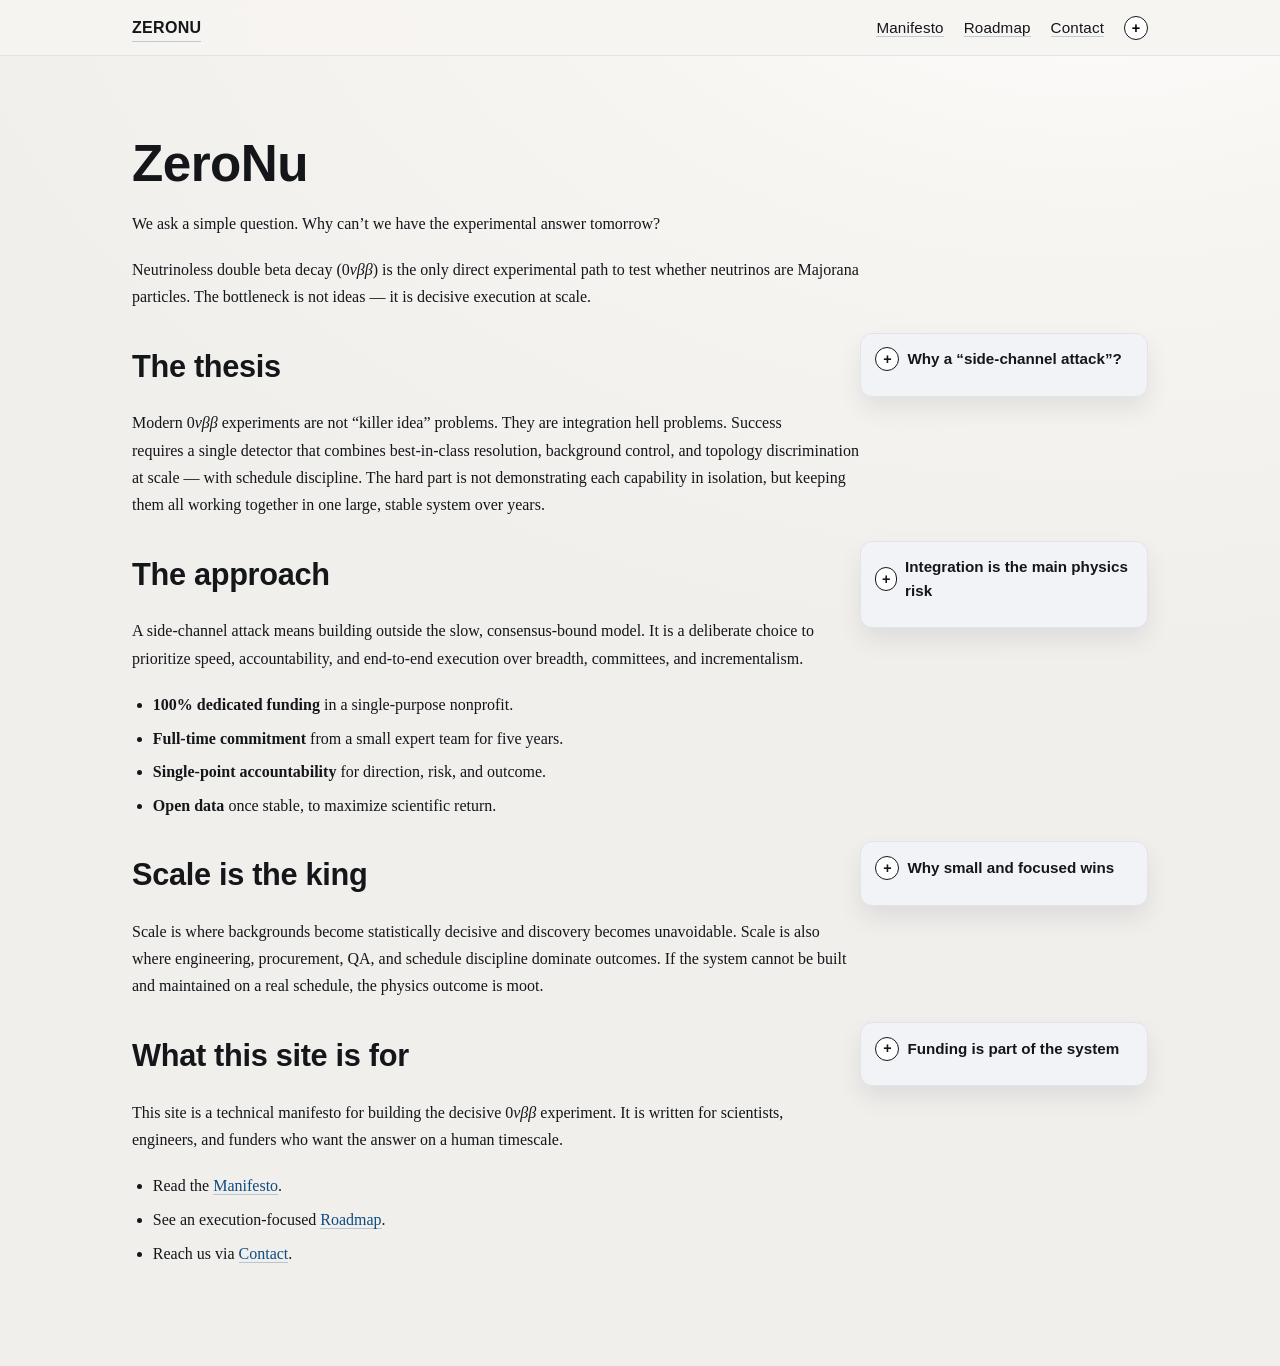
==== docs/index.html @ 7627a9f2 "Updated content text." ====
<!doctype html>
<html lang="en">
<head>
  <meta charset="utf-8" />
  <meta name="viewport" content="width=device-width,initial-scale=1" />
  <title>index — ZeroNu</title>
    <link rel="stylesheet" href="assets/style.css" />
  </head>
<body>
    <nav class="nav">
      <div class="nav-inner">
        <a href="index.html" class="brand">ZeroNu</a>
        <div class="links">
          <a href="manifesto.html">Manifesto</a>
          <a href="roadmap.html">Roadmap</a>
          <a href="contact.html">Contact</a>
          <button class="commentary-global" id="commentary-toggle" type="button" aria-pressed="false" aria-label="Toggle commentary" title="Toggle commentary">
            <span class="commentary-toggle" aria-hidden="true"></span>
          </button>
        </div>
      </div>
    </nav>
    <main class="container">
    <h1 id="zeronu">ZeroNu</h1>
    <p>We ask a simple question. Why can’t we have the experimental
    answer tomorrow?</p>
    <p>Neutrinoless double beta decay (<span
    class="math inline">0<em>ν</em><em>β</em><em>β</em></span>) is the
    only direct experimental path to test whether neutrinos are Majorana
    particles. The bottleneck is not ideas — it is decisive execution at
    scale.</p>
    <details class="commentary" data-commentary="1">
    <summary><span class="commentary-toggle" aria-hidden="true"></span><span class="commentary-title">Why a “side-channel attack”?</span></summary>
    <div class="commentary-body">
    <p>We borrow the term from security: when the main path is blocked,
    you exploit an indirect route. We do the same with funding and
    organization, bypassing entrenched bottlenecks.</p>
    </div></details>
    <h2 id="the-thesis">The thesis</h2>
    <p>Modern <span
    class="math inline">0<em>ν</em><em>β</em><em>β</em></span>
    experiments are not “killer idea” problems. They are integration
    hell problems. Success requires a single detector that combines
    best‑in‑class resolution, background control, and topology
    discrimination at scale — with schedule discipline. The hard part is
    not demonstrating each capability in isolation, but keeping them all
    working together in one large, stable system over years.</p>
    <details class="commentary" data-commentary="1">
    <summary><span class="commentary-toggle" aria-hidden="true"></span><span class="commentary-title">Integration is the main physics risk</span></summary>
    <div class="commentary-body">
    <p>Cross‑contamination, calibration coupling, and analysis
    complexity appear only once subsystems meet. The experiment is the
    integration.</p>
    </div></details>
    <h2 id="the-approach">The approach</h2>
    <p>A side‑channel attack means building outside the slow,
    consensus‑bound model. It is a deliberate choice to prioritize
    speed, accountability, and end‑to‑end execution over breadth,
    committees, and incrementalism.</p>
    <ul>
    <li><strong>100% dedicated funding</strong> in a single‑purpose
    nonprofit.</li>
    <li><strong>Full‑time commitment</strong> from a small expert team
    for five years.</li>
    <li><strong>Single‑point accountability</strong> for direction,
    risk, and outcome.</li>
    <li><strong>Open data</strong> once stable, to maximize scientific
    return.</li>
    </ul>
    <details class="commentary" data-commentary="1">
    <summary><span class="commentary-toggle" aria-hidden="true"></span><span class="commentary-title">Why small and focused wins</span></summary>
    <div class="commentary-body">
    <p>Large collaborations diffuse ownership and slow iteration. A
    compact team can build, test, and iterate weekly instead of
    annually.</p>
    </div></details>
    <h2 id="scale-is-the-king">Scale is the king</h2>
    <p>Scale is where backgrounds become statistically decisive and
    discovery becomes unavoidable. Scale is also where engineering,
    procurement, QA, and schedule discipline dominate outcomes. If the
    system cannot be built and maintained on a real schedule, the
    physics outcome is moot.</p>
    <details class="commentary" data-commentary="1">
    <summary><span class="commentary-toggle" aria-hidden="true"></span><span class="commentary-title">Funding is part of the system</span></summary>
    <div class="commentary-body">
    <p>Treat funding like any other subsystem: owners, milestones, and
    integration points with engineering and procurement.</p>
    </div></details>
    <h2 id="what-this-site-is-for">What this site is for</h2>
    <p>This site is a technical manifesto for building the decisive
    <span class="math inline">0<em>ν</em><em>β</em><em>β</em></span>
    experiment. It is written for scientists, engineers, and funders who
    want the answer on a human timescale.</p>
    <ul>
    <li>Read the <a href="manifesto.html">Manifesto</a>.</li>
    <li>See an execution‑focused <a
    href="roadmap.html">Roadmap</a>.</li>
    <li>Reach us via <a href="contact.html">Contact</a>.</li>
    </ul>
  </main>
    <script src="assets/marginalia.js" defer></script>
</body>
</html>
---- docs/assets/style.css ----
:root {
  --textw: 46rem;
  --marginw: 18rem;
  --gutter: 2.5rem;
  --maxw: calc(var(--textw) + var(--marginw) + var(--gutter));
  --bg: #f7f5f1;
  --ink: #14161a;
  --muted: #5d6068;
  --rule: #e3e4ea;
  --accent: #0f4c81;
  --panel: #ffffff;
  --note: #f2f3f6;
}

* { box-sizing: border-box; }
html { font-size: 16px; }
body {
  margin: 0;
  color: var(--ink);
  background: radial-gradient(1200px 800px at 85% -10%, #ffffff 0%, #f7f5f1 45%, #f0efec 100%);
  font-family: "Iowan Old Style", "Palatino Linotype", Palatino, "Book Antiqua", Georgia, serif;
  line-height: 1.7;
}

a {
  color: var(--accent);
  text-decoration: none;
  border-bottom: 1px solid rgba(15, 76, 129, 0.25);
}

a:hover { border-bottom-color: rgba(15, 76, 129, 0.65); }

.nav {
  position: sticky;
  top: 0;
  z-index: 10;
  background: rgba(247, 245, 241, 0.92);
  border-bottom: 1px solid var(--rule);
  backdrop-filter: blur(8px);
}

.nav-inner {
  max-width: var(--maxw);
  margin: 0 auto;
  padding: 0.85rem 1.5rem;
  display: flex;
  align-items: center;
  justify-content: space-between;
  gap: 1rem;
}

.brand {
  font-family: "Avenir Next", "Gill Sans", "Trebuchet MS", sans-serif;
  font-weight: 700;
  letter-spacing: 0.02em;
  text-transform: uppercase;
  text-decoration: none;
  color: inherit;
}

.links a {
  margin-left: 1rem;
  font-family: "Avenir Next", "Gill Sans", "Trebuchet MS", sans-serif;
  font-size: 0.95rem;
  letter-spacing: 0.01em;
  text-decoration: none;
  color: inherit;
}

.commentary-global {
  margin-left: 1rem;
  border: none;
  padding: 0;
  background: transparent;
  cursor: pointer;
  display: inline-flex;
  align-items: center;
}

.container {
  max-width: var(--maxw);
  margin: 0 auto;
  padding: 2.75rem 1.5rem 5rem;
}

.container > *:not(details.commentary) {
  max-width: var(--textw);
  margin-right: auto;
}

h1, h2, h3, h4 {
  font-family: "Avenir Next", "Gill Sans", "Trebuchet MS", sans-serif;
  line-height: 1.15;
  letter-spacing: -0.01em;
}

h1 { font-size: clamp(2.4rem, 4vw, 3.4rem); margin-bottom: 1rem; }
h2 { font-size: clamp(1.6rem, 2.4vw, 2.2rem); margin-top: 2.4rem; }
h3 { font-size: clamp(1.25rem, 1.6vw, 1.5rem); margin-top: 1.8rem; }

p { margin: 0 0 1.2rem; }

ul, ol {
  padding-left: 1.3rem;
  margin: 0 0 1.2rem;
}

li { margin-bottom: 0.4rem; }

blockquote {
  margin: 1.4rem 0;
  padding: 0.2rem 1.1rem;
  border-left: 3px solid var(--rule);
  color: var(--muted);
}

hr {
  border: none;
  border-top: 1px solid var(--rule);
  margin: 2.5rem 0;
}

pre {
  overflow-x: auto;
  padding: 1rem;
  border: 1px solid var(--rule);
  border-radius: 10px;
  background: var(--panel);
}

code {
  font-family: ui-monospace, SFMono-Regular, Menlo, Monaco, Consolas, "Liberation Mono", monospace;
  font-size: 0.95em;
}

details.commentary {
  float: right;
  clear: right;
  width: var(--marginw);
  margin: 0.2rem 0 1.6rem var(--gutter);
  padding: 0.85rem 0.9rem 0.95rem;
  border: 1px solid var(--rule);
  border-radius: 12px;
  background: var(--note);
  font-size: 0.95rem;
  line-height: 1.55;
  box-shadow: 0 12px 24px rgba(17, 18, 24, 0.08);
}

details.commentary summary {
  list-style: none;
  cursor: pointer;
  display: flex;
  align-items: center;
  gap: 0.5rem;
  font-family: "Avenir Next", "Gill Sans", "Trebuchet MS", sans-serif;
  font-size: 0.95rem;
  font-weight: 600;
  color: var(--ink);
  margin-bottom: 0.6rem;
}

details.commentary summary::-webkit-details-marker { display: none; }
details.commentary summary::marker { content: ""; }

.commentary-toggle {
  width: 1.5rem;
  height: 1.5rem;
  display: inline-flex;
  align-items: center;
  justify-content: center;
  border-radius: 999px;
  border: 1px solid var(--ink);
  font-weight: 700;
  font-size: 0.9rem;
  background: #fff;
}

.commentary-toggle::before { content: "+"; }

details.commentary[open] .commentary-toggle {
  background: var(--ink);
  color: #fff;
}

details.commentary[open] .commentary-toggle::before { content: "\2212"; }

.commentary-global .commentary-toggle { box-shadow: none; }
.commentary-global[aria-pressed="true"] .commentary-toggle::before { content: "\2212"; }

.commentary-body > :first-child { margin-top: 0; }
.commentary-body > :last-child { margin-bottom: 0; }

@media (max-width: 960px) {
  :root {
    --textw: 100%;
    --marginw: 100%;
    --gutter: 0;
    --maxw: 100%;
  }

  .nav-inner { padding: 0.75rem 1rem; flex-wrap: wrap; }
  .links { width: 100%; justify-content: space-between; flex-wrap: wrap; display: flex; }
  .links a { margin-left: 0.6rem; }
  .commentary-global { margin-left: 0.6rem; }

  .container { padding: 2rem 1rem 4rem; }

  details.commentary {
    float: none;
    width: auto;
    margin: 0 0 1.4rem 0;
    box-shadow: none;
  }
}
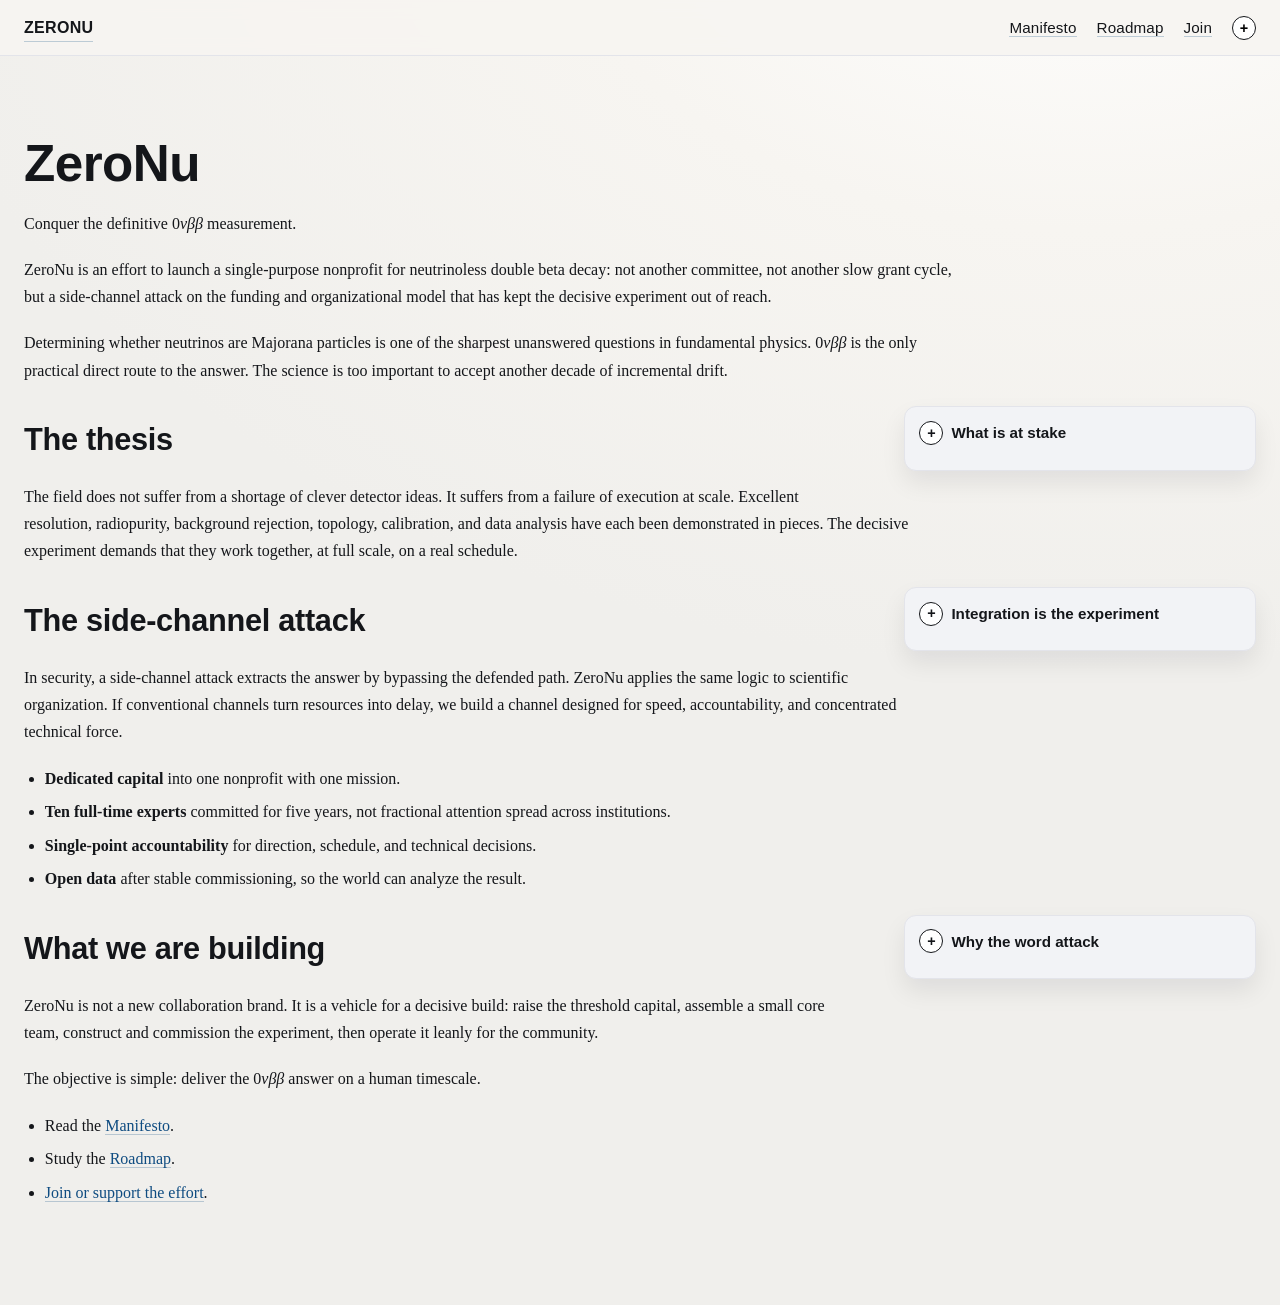
==== commit e1f54239: "Update with aggressive mission wording." ====
--- a/docs/index.html
+++ b/docs/index.html
@@ -3,7 +3,7 @@
 <head>
   <meta charset="utf-8" />
   <meta name="viewport" content="width=device-width,initial-scale=1" />
-  <title>index — ZeroNu</title>
+  <title>ZeroNu — ZeroNu</title>
     <link rel="stylesheet" href="assets/style.css" />
   </head>
 <body>
@@ -13,7 +13,7 @@
         <div class="links">
           <a href="manifesto.html">Manifesto</a>
           <a href="roadmap.html">Roadmap</a>
-          <a href="contact.html">Contact</a>
+          <a href="contact.html">Join</a>
           <button class="commentary-global" id="commentary-toggle" type="button" aria-pressed="false" aria-label="Toggle commentary" title="Toggle commentary">
             <span class="commentary-toggle" aria-hidden="true"></span>
           </button>
@@ -22,80 +22,81 @@
     </nav>
     <main class="container">
     <h1 id="zeronu">ZeroNu</h1>
-    <p>We ask a simple question. Why can’t we have the experimental
-    answer tomorrow?</p>
-    <p>Neutrinoless double beta decay (<span
-    class="math inline">0<em>ν</em><em>β</em><em>β</em></span>) is the
-    only direct experimental path to test whether neutrinos are Majorana
-    particles. The bottleneck is not ideas — it is decisive execution at
-    scale.</p>
+    <p>Conquer the definitive <span
+    class="math inline">0<em>ν</em><em>β</em><em>β</em></span>
+    measurement.</p>
+    <p>ZeroNu is an effort to launch a single-purpose nonprofit for
+    neutrinoless double beta decay: not another committee, not another
+    slow grant cycle, but a side-channel attack on the funding and
+    organizational model that has kept the decisive experiment out of
+    reach.</p>
+    <p>Determining whether neutrinos are Majorana particles is one of
+    the sharpest unanswered questions in fundamental physics. <span
+    class="math inline">0<em>ν</em><em>β</em><em>β</em></span> is the
+    only practical direct route to the answer. The science is too
+    important to accept another decade of incremental drift.</p>
     <details class="commentary" data-commentary="1">
-    <summary><span class="commentary-toggle" aria-hidden="true"></span><span class="commentary-title">Why a “side-channel attack”?</span></summary>
+    <summary><span class="commentary-toggle" aria-hidden="true"></span><span class="commentary-title">What is at stake</span></summary>
     <div class="commentary-body">
-    <p>We borrow the term from security: when the main path is blocked,
-    you exploit an indirect route. We do the same with funding and
-    organization, bypassing entrenched bottlenecks.</p>
+    <p>If <span
+    class="math inline">0<em>ν</em><em>β</em><em>β</em></span> exists,
+    lepton number is violated. That would reshape how we think about
+    neutrino mass, matter-antimatter asymmetry, and physics beyond the
+    Standard Model. A null result at the right scale would be nearly as
+    valuable: it would close territory that theory has inhabited for
+    decades.</p>
     </div></details>
     <h2 id="the-thesis">The thesis</h2>
-    <p>Modern <span
-    class="math inline">0<em>ν</em><em>β</em><em>β</em></span>
-    experiments are not “killer idea” problems. They are integration
-    hell problems. Success requires a single detector that combines
-    best‑in‑class resolution, background control, and topology
-    discrimination at scale — with schedule discipline. The hard part is
-    not demonstrating each capability in isolation, but keeping them all
-    working together in one large, stable system over years.</p>
+    <p>The field does not suffer from a shortage of clever detector
+    ideas. It suffers from a failure of execution at scale. Excellent
+    resolution, radiopurity, background rejection, topology,
+    calibration, and data analysis have each been demonstrated in
+    pieces. The decisive experiment demands that they work together, at
+    full scale, on a real schedule.</p>
     <details class="commentary" data-commentary="1">
-    <summary><span class="commentary-toggle" aria-hidden="true"></span><span class="commentary-title">Integration is the main physics risk</span></summary>
+    <summary><span class="commentary-toggle" aria-hidden="true"></span><span class="commentary-title">Integration is the experiment</span></summary>
     <div class="commentary-body">
-    <p>Cross‑contamination, calibration coupling, and analysis
-    complexity appear only once subsystems meet. The experiment is the
-    integration.</p>
+    <p>The hard failures appear when subsystems meet:
+    cross-contamination, calibration coupling, service complexity,
+    procurement yield, slow feedback loops, and analysis choices that
+    quietly reduce effective exposure. The experiment is not the list of
+    subsystems. The experiment is the integration.</p>
     </div></details>
-    <h2 id="the-approach">The approach</h2>
-    <p>A side‑channel attack means building outside the slow,
-    consensus‑bound model. It is a deliberate choice to prioritize
-    speed, accountability, and end‑to‑end execution over breadth,
-    committees, and incrementalism.</p>
+    <h2 id="the-side-channel-attack">The side-channel attack</h2>
+    <p>In security, a side-channel attack extracts the answer by
+    bypassing the defended path. ZeroNu applies the same logic to
+    scientific organization. If conventional channels turn resources
+    into delay, we build a channel designed for speed, accountability,
+    and concentrated technical force.</p>
     <ul>
-    <li><strong>100% dedicated funding</strong> in a single‑purpose
-    nonprofit.</li>
-    <li><strong>Full‑time commitment</strong> from a small expert team
-    for five years.</li>
-    <li><strong>Single‑point accountability</strong> for direction,
-    risk, and outcome.</li>
-    <li><strong>Open data</strong> once stable, to maximize scientific
-    return.</li>
+    <li><strong>Dedicated capital</strong> into one nonprofit with one
+    mission.</li>
+    <li><strong>Ten full-time experts</strong> committed for five years,
+    not fractional attention spread across institutions.</li>
+    <li><strong>Single-point accountability</strong> for direction,
+    schedule, and technical decisions.</li>
+    <li><strong>Open data</strong> after stable commissioning, so the
+    world can analyze the result.</li>
     </ul>
     <details class="commentary" data-commentary="1">
-    <summary><span class="commentary-toggle" aria-hidden="true"></span><span class="commentary-title">Why small and focused wins</span></summary>
+    <summary><span class="commentary-toggle" aria-hidden="true"></span><span class="commentary-title">Why the word attack</span></summary>
     <div class="commentary-body">
-    <p>Large collaborations diffuse ownership and slow iteration. A
-    compact team can build, test, and iterate weekly instead of
-    annually.</p>
+    <p>The word is intentional. This is not a polite supplement to the
+    status quo. It is an attempt to break through a structural
+    bottleneck that normal incentives have failed to solve.</p>
     </div></details>
-    <h2 id="scale-is-the-king">Scale is the king</h2>
-    <p>Scale is where backgrounds become statistically decisive and
-    discovery becomes unavoidable. Scale is also where engineering,
-    procurement, QA, and schedule discipline dominate outcomes. If the
-    system cannot be built and maintained on a real schedule, the
-    physics outcome is moot.</p>
-    <details class="commentary" data-commentary="1">
-    <summary><span class="commentary-toggle" aria-hidden="true"></span><span class="commentary-title">Funding is part of the system</span></summary>
-    <div class="commentary-body">
-    <p>Treat funding like any other subsystem: owners, milestones, and
-    integration points with engineering and procurement.</p>
-    </div></details>
-    <h2 id="what-this-site-is-for">What this site is for</h2>
-    <p>This site is a technical manifesto for building the decisive
-    <span class="math inline">0<em>ν</em><em>β</em><em>β</em></span>
-    experiment. It is written for scientists, engineers, and funders who
-    want the answer on a human timescale.</p>
+    <h2 id="what-we-are-building">What we are building</h2>
+    <p>ZeroNu is not a new collaboration brand. It is a vehicle for a
+    decisive build: raise the threshold capital, assemble a small core
+    team, construct and commission the experiment, then operate it
+    leanly for the community.</p>
+    <p>The objective is simple: deliver the <span
+    class="math inline">0<em>ν</em><em>β</em><em>β</em></span> answer on
+    a human timescale.</p>
     <ul>
     <li>Read the <a href="manifesto.html">Manifesto</a>.</li>
-    <li>See an execution‑focused <a
-    href="roadmap.html">Roadmap</a>.</li>
-    <li>Reach us via <a href="contact.html">Contact</a>.</li>
+    <li>Study the <a href="roadmap.html">Roadmap</a>.</li>
+    <li><a href="contact.html">Join or support the effort</a>.</li>
     </ul>
   </main>
     <script src="assets/marginalia.js" defer></script>
--- a/docs/assets/style.css
+++ b/docs/assets/style.css
@@ -1,7 +1,7 @@
 :root {
-  --textw: 46rem;
-  --marginw: 18rem;
-  --gutter: 2.5rem;
+  --textw: 58rem;
+  --marginw: 22rem;
+  --gutter: 3rem;
   --maxw: calc(var(--textw) + var(--marginw) + var(--gutter));
   --bg: #f7f5f1;
   --ink: #14161a;
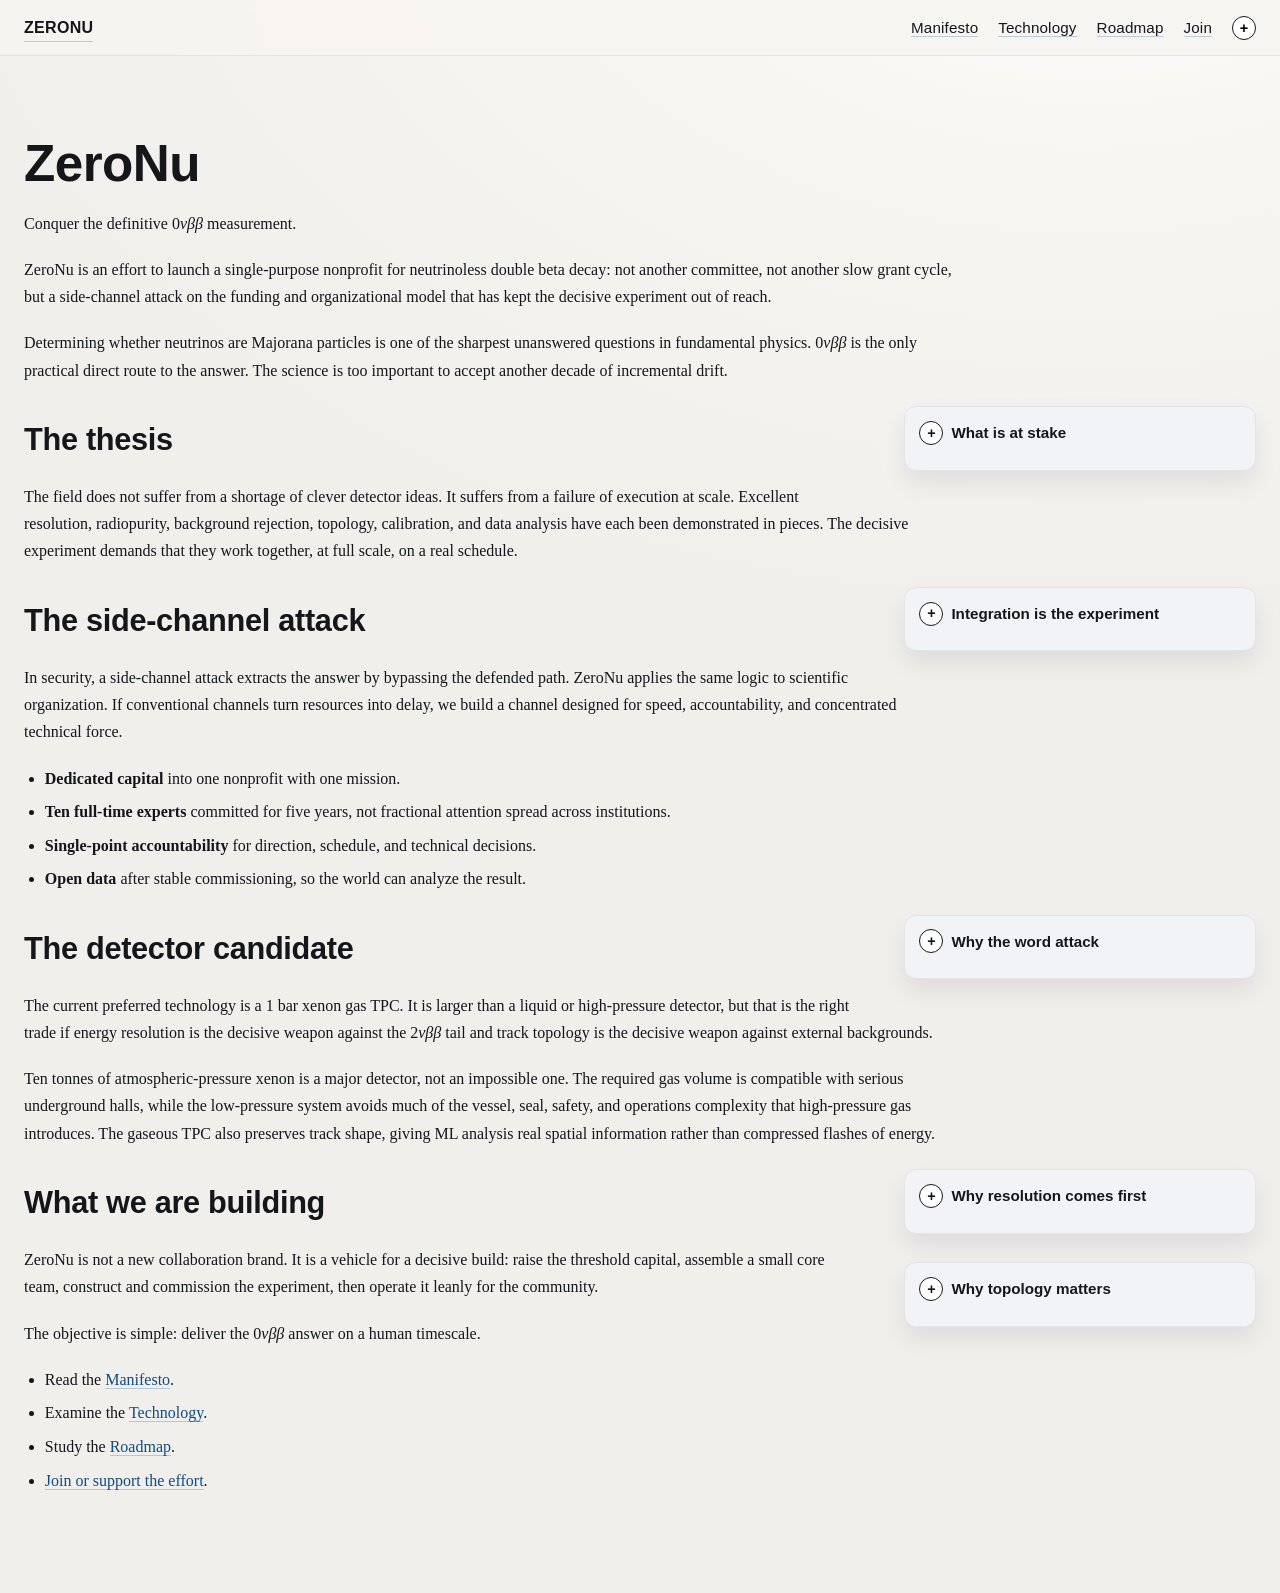
==== commit 1a026887: "Revamp manifesto and add technoloyg." ====
--- a/docs/index.html
+++ b/docs/index.html
@@ -12,6 +12,7 @@
         <a href="index.html" class="brand">ZeroNu</a>
         <div class="links">
           <a href="manifesto.html">Manifesto</a>
+          <a href="technology.html">Technology</a>
           <a href="roadmap.html">Roadmap</a>
           <a href="contact.html">Join</a>
           <button class="commentary-global" id="commentary-toggle" type="button" aria-pressed="false" aria-label="Toggle commentary" title="Toggle commentary">
@@ -85,6 +86,37 @@
     status quo. It is an attempt to break through a structural
     bottleneck that normal incentives have failed to solve.</p>
     </div></details>
+    <h2 id="the-detector-candidate">The detector candidate</h2>
+    <p>The current preferred technology is a 1 bar xenon gas TPC. It is
+    larger than a liquid or high-pressure detector, but that is the
+    right trade if energy resolution is the decisive weapon against the
+    <span class="math inline">2<em>ν</em><em>β</em><em>β</em></span>
+    tail and track topology is the decisive weapon against external
+    backgrounds.</p>
+    <p>Ten tonnes of atmospheric-pressure xenon is a major detector, not
+    an impossible one. The required gas volume is compatible with
+    serious underground halls, while the low-pressure system avoids much
+    of the vessel, seal, safety, and operations complexity that
+    high-pressure gas introduces. The gaseous TPC also preserves track
+    shape, giving ML analysis real spatial information rather than
+    compressed flashes of energy.</p>
+    <details class="commentary" data-commentary="1">
+    <summary><span class="commentary-toggle" aria-hidden="true"></span><span class="commentary-title">Why resolution comes first</span></summary>
+    <div class="commentary-body">
+    <p>External backgrounds can be reduced by depth, shielding,
+    radiopurity, and topology. The allowed <span
+    class="math inline">2<em>ν</em><em>β</em><em>β</em></span> decay
+    comes from the isotope itself. Its leakage into the signal window is
+    controlled by energy resolution.</p>
+    </div></details>
+    <details class="commentary" data-commentary="1">
+    <summary><span class="commentary-toggle" aria-hidden="true"></span><span class="commentary-title">Why topology matters</span></summary>
+    <div class="commentary-body">
+    <p>In gas, a candidate is a three-dimensional track, not just an
+    energy sum. ML can use morphology, endpoints, multiplicity,
+    position, and reconstruction quality to reject backgrounds that do
+    not look like two electrons from one vertex.</p>
+    </div></details>
     <h2 id="what-we-are-building">What we are building</h2>
     <p>ZeroNu is not a new collaboration brand. It is a vehicle for a
     decisive build: raise the threshold capital, assemble a small core
@@ -95,6 +127,7 @@
     a human timescale.</p>
     <ul>
     <li>Read the <a href="manifesto.html">Manifesto</a>.</li>
+    <li>Examine the <a href="technology.html">Technology</a>.</li>
     <li>Study the <a href="roadmap.html">Roadmap</a>.</li>
     <li><a href="contact.html">Join or support the effort</a>.</li>
     </ul>
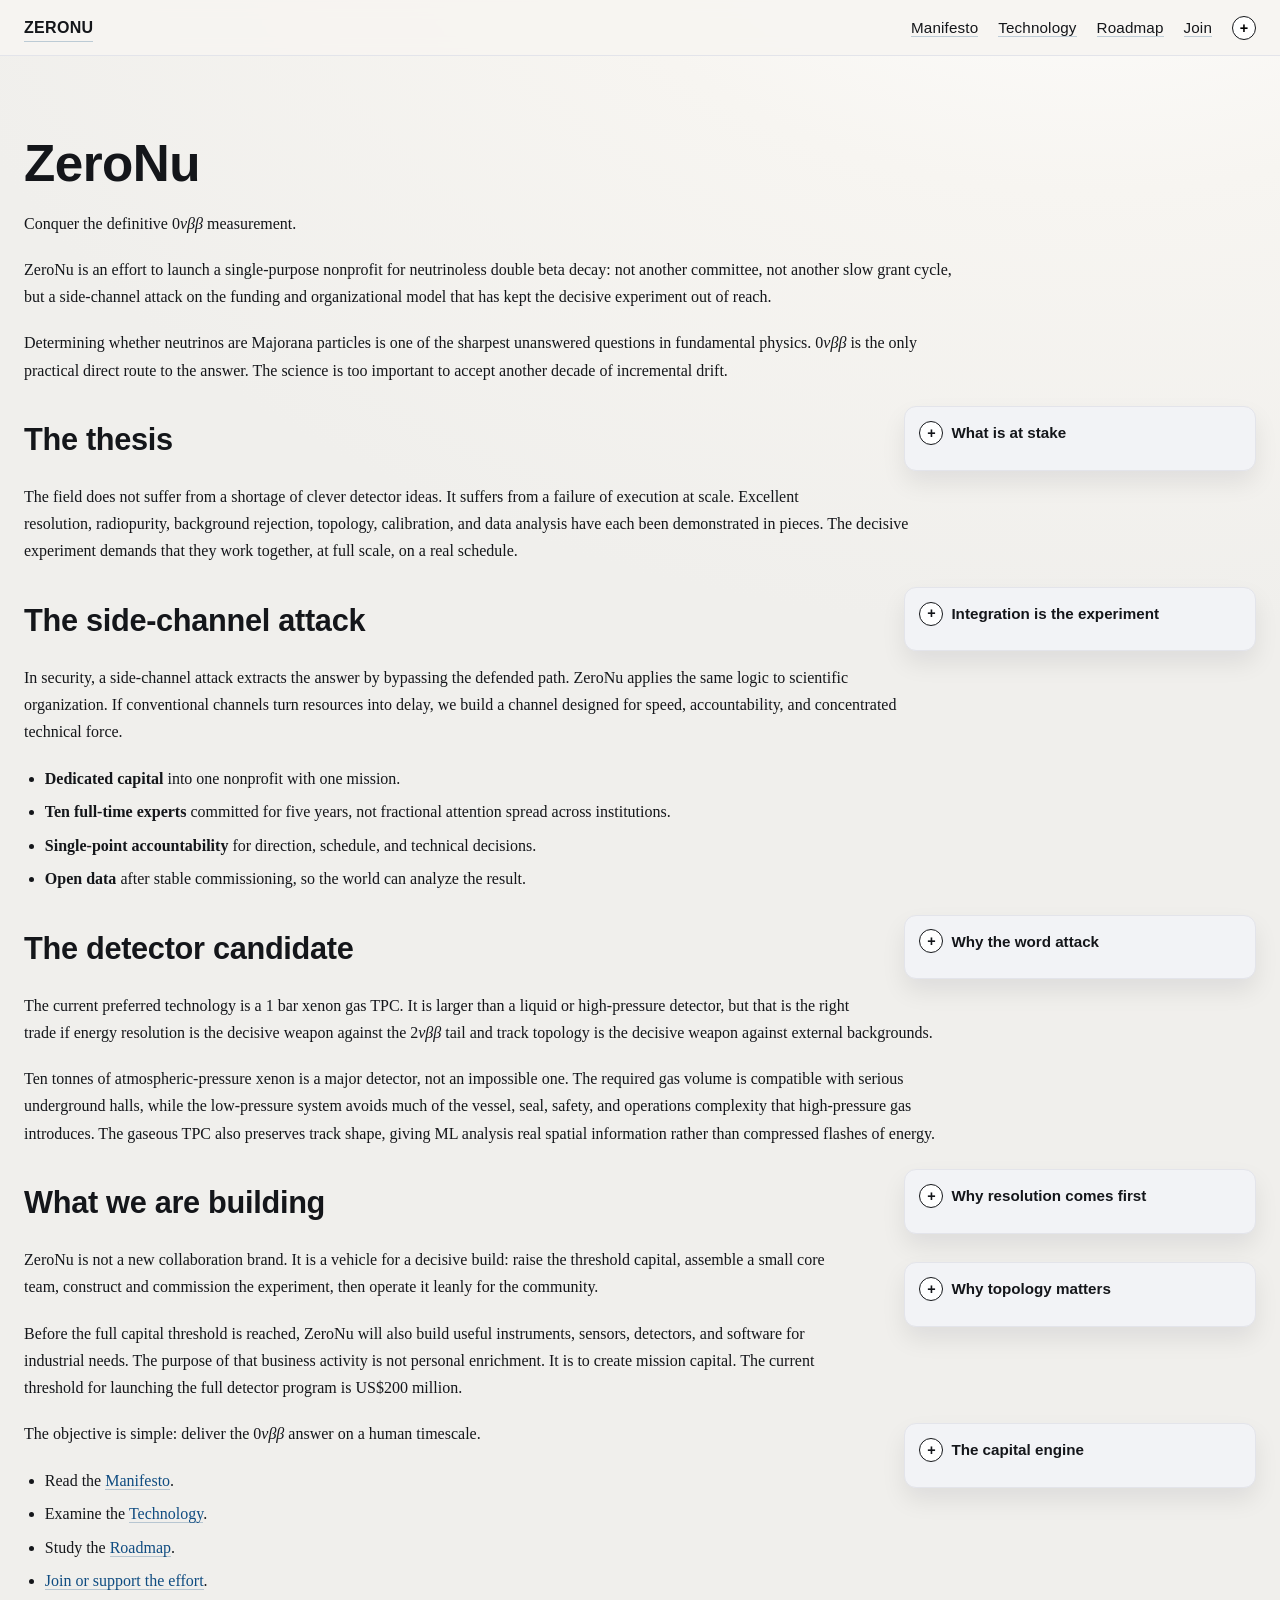
==== commit a2ac715d: "Add US million, capital engine, affiliated ventures etc..." ====
--- a/docs/index.html
+++ b/docs/index.html
@@ -122,6 +122,21 @@
     decisive build: raise the threshold capital, assemble a small core
     team, construct and commission the experiment, then operate it
     leanly for the community.</p>
+    <p>Before the full capital threshold is reached, ZeroNu will also
+    build useful instruments, sensors, detectors, and software for
+    industrial needs. The purpose of that business activity is not
+    personal enrichment. It is to create mission capital. The current
+    threshold for launching the full detector program is US$200
+    million.</p>
+    <details class="commentary" data-commentary="1">
+    <summary><span class="commentary-toggle" aria-hidden="true"></span><span class="commentary-title">The capital engine</span></summary>
+    <div class="commentary-body">
+    <p>Founders and equity holders of affiliated ventures pledge that
+    net proceeds available for distribution will be directed toward the
+    <span class="math inline">0<em>ν</em><em>β</em><em>β</em></span>
+    mission, after ordinary business costs, taxes, and legal
+    obligations.</p>
+    </div></details>
     <p>The objective is simple: deliver the <span
     class="math inline">0<em>ν</em><em>β</em><em>β</em></span> answer on
     a human timescale.</p>
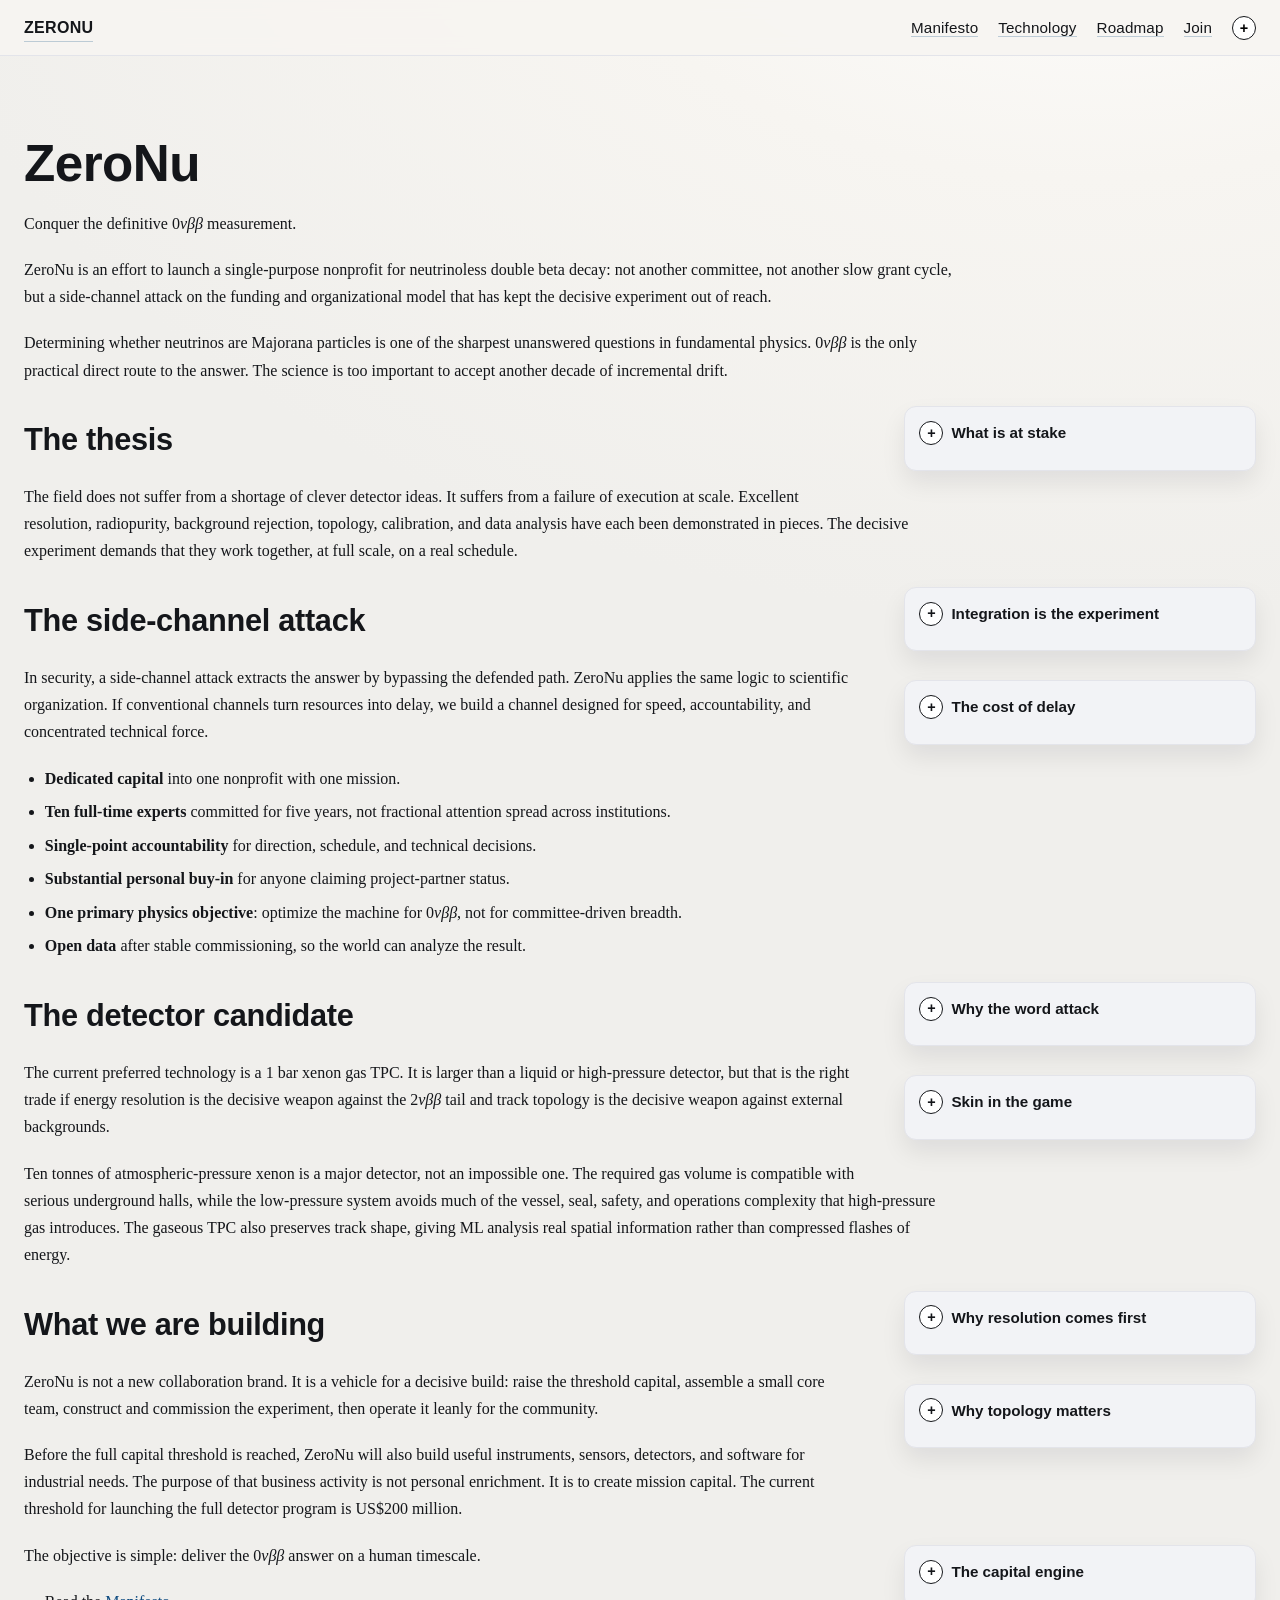
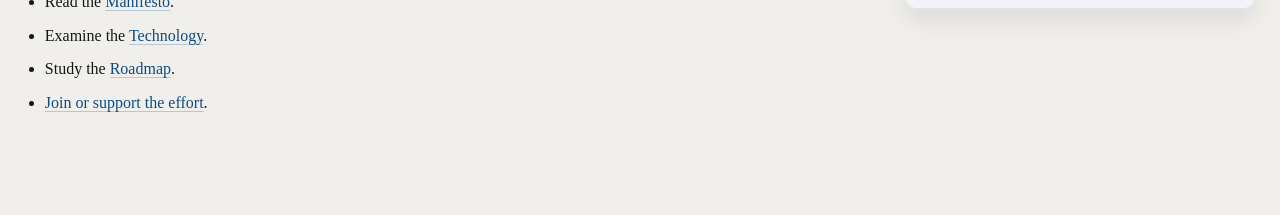
==== commit ea340b5e: "Build out ZeroNu side-channel manifesto and detector strategy" ====
--- a/docs/index.html
+++ b/docs/index.html
@@ -63,6 +63,14 @@
     quietly reduce effective exposure. The experiment is not the list of
     subsystems. The experiment is the integration.</p>
     </div></details>
+    <details class="commentary" data-commentary="1">
+    <summary><span class="commentary-toggle" aria-hidden="true"></span><span class="commentary-title">The cost of delay</span></summary>
+    <div class="commentary-body">
+    <p>Failure does not have to look like a broken detector. It can look
+    like a detector that arrives a generation late, diluted by secondary
+    requirements and too slow to probe the right question at the
+    relevant scale.</p>
+    </div></details>
     <h2 id="the-side-channel-attack">The side-channel attack</h2>
     <p>In security, a side-channel attack extracts the answer by
     bypassing the defended path. ZeroNu applies the same logic to
@@ -76,6 +84,12 @@
     not fractional attention spread across institutions.</li>
     <li><strong>Single-point accountability</strong> for direction,
     schedule, and technical decisions.</li>
+    <li><strong>Substantial personal buy-in</strong> for anyone claiming
+    project-partner status.</li>
+    <li><strong>One primary physics objective</strong>: optimize the
+    machine for <span
+    class="math inline">0<em>ν</em><em>β</em><em>β</em></span>, not for
+    committee-driven breadth.</li>
     <li><strong>Open data</strong> after stable commissioning, so the
     world can analyze the result.</li>
     </ul>
@@ -85,6 +99,14 @@
     <p>The word is intentional. This is not a polite supplement to the
     status quo. It is an attempt to break through a structural
     bottleneck that normal incentives have failed to solve.</p>
+    </div></details>
+    <details class="commentary" data-commentary="1">
+    <summary><span class="commentary-toggle" aria-hidden="true"></span><span class="commentary-title">Skin in the game</span></summary>
+    <div class="commentary-body">
+    <p>Partners must carry personal downside: capital, future upside,
+    institutional leverage, or career risk. Hired workers are paid
+    normally; the buy-in rule is for people seeking durable standing or
+    decision influence.</p>
     </div></details>
     <h2 id="the-detector-candidate">The detector candidate</h2>
     <p>The current preferred technology is a 1 bar xenon gas TPC. It is
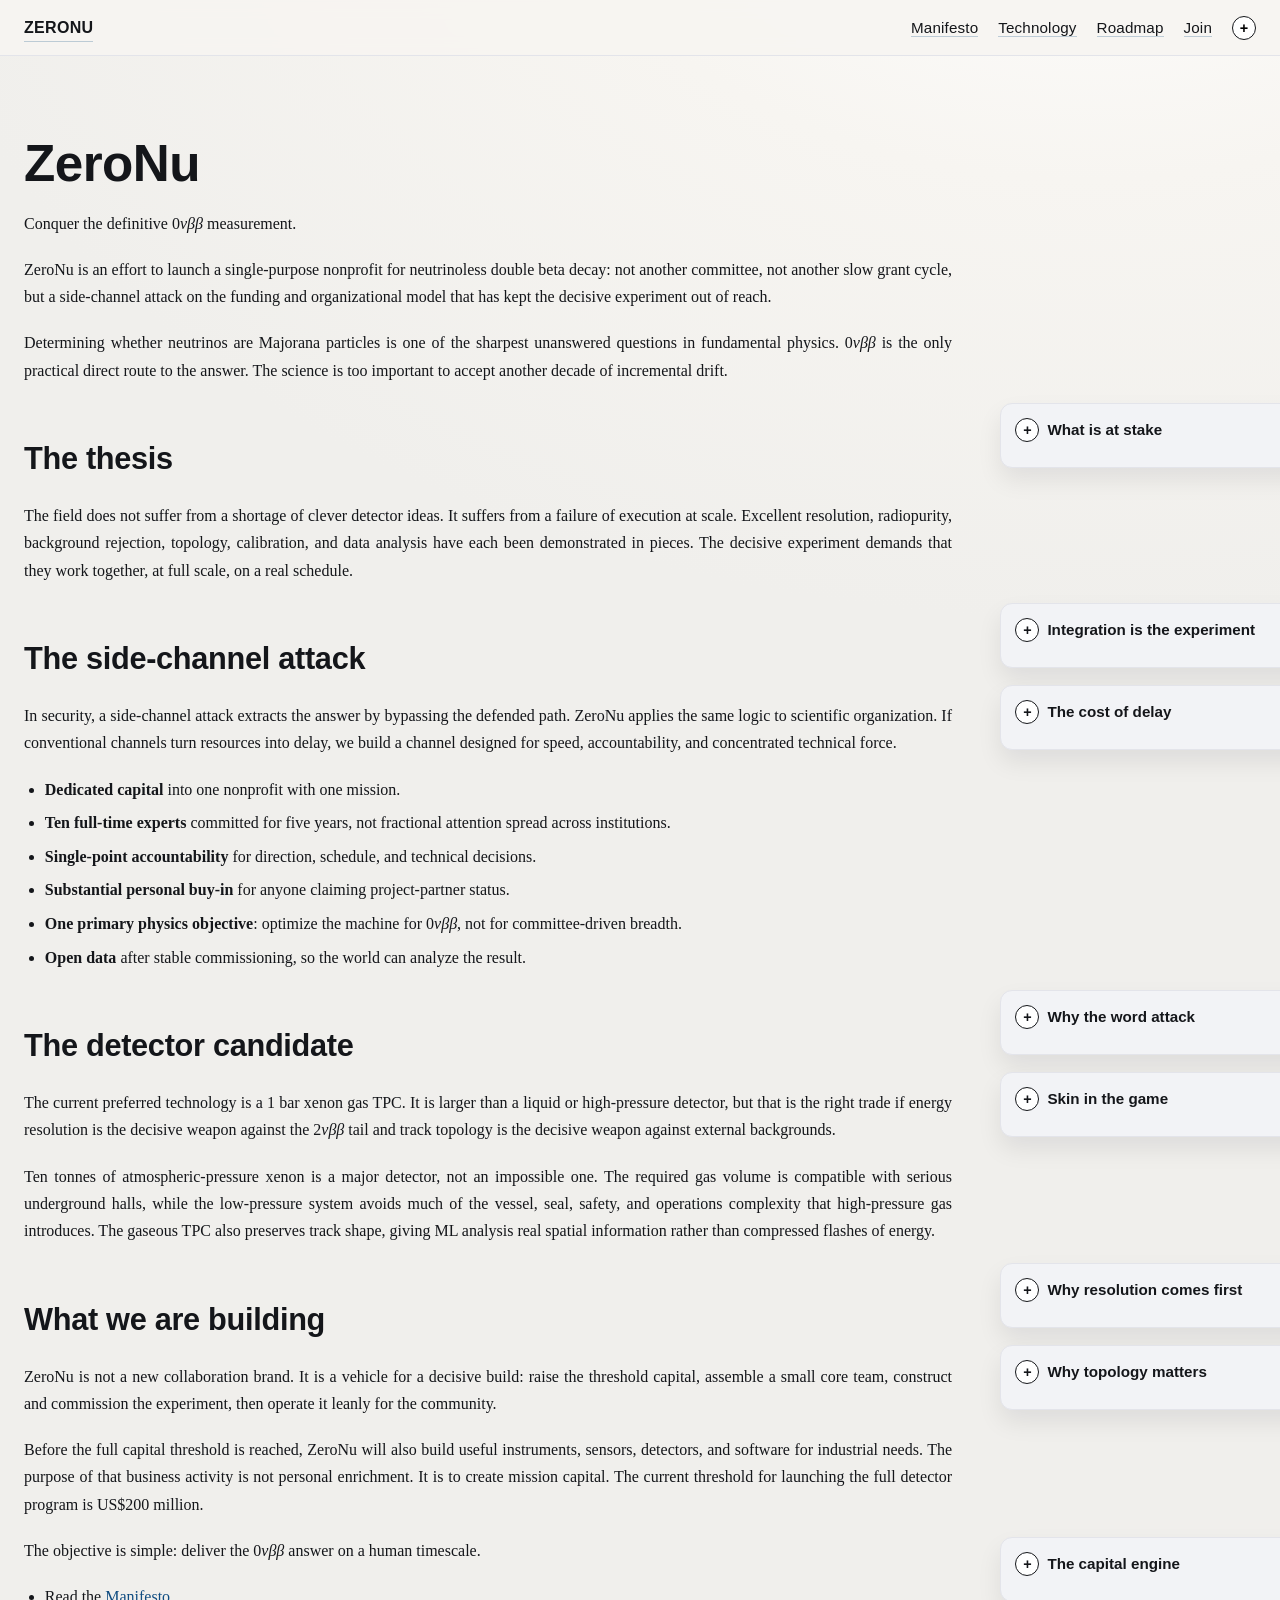
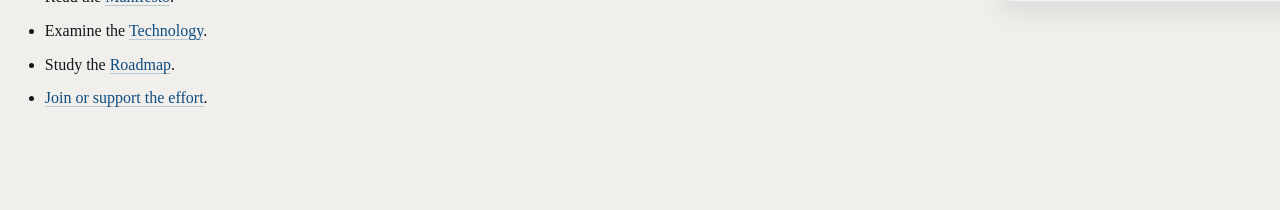
==== commit 4c62b807: "Improve paragraph text prose justification to feel like TeX." ====
--- a/docs/index.html
+++ b/docs/index.html
@@ -36,6 +36,7 @@
     class="math inline">0<em>ν</em><em>β</em><em>β</em></span> is the
     only practical direct route to the answer. The science is too
     important to accept another decade of incremental drift.</p>
+    <span class="commentary-anchor" aria-hidden="true"></span>
     <details class="commentary" data-commentary="1">
     <summary><span class="commentary-toggle" aria-hidden="true"></span><span class="commentary-title">What is at stake</span></summary>
     <div class="commentary-body">
@@ -54,6 +55,7 @@
     calibration, and data analysis have each been demonstrated in
     pieces. The decisive experiment demands that they work together, at
     full scale, on a real schedule.</p>
+    <span class="commentary-anchor" aria-hidden="true"></span>
     <details class="commentary" data-commentary="1">
     <summary><span class="commentary-toggle" aria-hidden="true"></span><span class="commentary-title">Integration is the experiment</span></summary>
     <div class="commentary-body">
@@ -63,6 +65,7 @@
     quietly reduce effective exposure. The experiment is not the list of
     subsystems. The experiment is the integration.</p>
     </div></details>
+    <span class="commentary-anchor" aria-hidden="true"></span>
     <details class="commentary" data-commentary="1">
     <summary><span class="commentary-toggle" aria-hidden="true"></span><span class="commentary-title">The cost of delay</span></summary>
     <div class="commentary-body">
@@ -93,6 +96,7 @@
     <li><strong>Open data</strong> after stable commissioning, so the
     world can analyze the result.</li>
     </ul>
+    <span class="commentary-anchor" aria-hidden="true"></span>
     <details class="commentary" data-commentary="1">
     <summary><span class="commentary-toggle" aria-hidden="true"></span><span class="commentary-title">Why the word attack</span></summary>
     <div class="commentary-body">
@@ -100,6 +104,7 @@
     status quo. It is an attempt to break through a structural
     bottleneck that normal incentives have failed to solve.</p>
     </div></details>
+    <span class="commentary-anchor" aria-hidden="true"></span>
     <details class="commentary" data-commentary="1">
     <summary><span class="commentary-toggle" aria-hidden="true"></span><span class="commentary-title">Skin in the game</span></summary>
     <div class="commentary-body">
@@ -122,6 +127,7 @@
     high-pressure gas introduces. The gaseous TPC also preserves track
     shape, giving ML analysis real spatial information rather than
     compressed flashes of energy.</p>
+    <span class="commentary-anchor" aria-hidden="true"></span>
     <details class="commentary" data-commentary="1">
     <summary><span class="commentary-toggle" aria-hidden="true"></span><span class="commentary-title">Why resolution comes first</span></summary>
     <div class="commentary-body">
@@ -131,6 +137,7 @@
     comes from the isotope itself. Its leakage into the signal window is
     controlled by energy resolution.</p>
     </div></details>
+    <span class="commentary-anchor" aria-hidden="true"></span>
     <details class="commentary" data-commentary="1">
     <summary><span class="commentary-toggle" aria-hidden="true"></span><span class="commentary-title">Why topology matters</span></summary>
     <div class="commentary-body">
@@ -150,6 +157,7 @@
     personal enrichment. It is to create mission capital. The current
     threshold for launching the full detector program is US$200
     million.</p>
+    <span class="commentary-anchor" aria-hidden="true"></span>
     <details class="commentary" data-commentary="1">
     <summary><span class="commentary-toggle" aria-hidden="true"></span><span class="commentary-title">The capital engine</span></summary>
     <div class="commentary-body">
--- a/docs/assets/style.css
+++ b/docs/assets/style.css
@@ -1,8 +1,9 @@
 :root {
+  --page-pad: 1.5rem;
   --textw: 58rem;
   --marginw: 22rem;
   --gutter: 3rem;
-  --maxw: calc(var(--textw) + var(--marginw) + var(--gutter));
+  --maxw: calc(var(--textw) + var(--marginw) + var(--gutter) + var(--page-pad) + var(--page-pad));
   --bg: #f7f5f1;
   --ink: #14161a;
   --muted: #5d6068;
@@ -20,6 +21,8 @@
   background: radial-gradient(1200px 800px at 85% -10%, #ffffff 0%, #f7f5f1 45%, #f0efec 100%);
   font-family: "Iowan Old Style", "Palatino Linotype", Palatino, "Book Antiqua", Georgia, serif;
   line-height: 1.7;
+  hyphens: none;
+  text-rendering: optimizeLegibility;
 }
 
 a {
@@ -78,14 +81,22 @@
 }
 
 .container {
+  position: relative;
   max-width: var(--maxw);
   margin: 0 auto;
-  padding: 2.75rem 1.5rem 5rem;
-}
-
-.container > *:not(details.commentary) {
+  padding: 2.75rem var(--page-pad) 5rem;
+}
+
+.container > *:not(details.commentary):not(.commentary-anchor) {
   max-width: var(--textw);
   margin-right: auto;
+}
+
+.commentary-anchor {
+  display: block;
+  width: 0;
+  height: 0;
+  overflow: hidden;
 }
 
 h1, h2, h3, h4 {
@@ -98,20 +109,30 @@
 h2 { font-size: clamp(1.6rem, 2.4vw, 2.2rem); margin-top: 2.4rem; }
 h3 { font-size: clamp(1.25rem, 1.6vw, 1.5rem); margin-top: 1.8rem; }
 
-p { margin: 0 0 1.2rem; }
+p {
+  margin: 0 0 1.2rem;
+  text-align: justify;
+  text-align-last: left;
+}
 
 ul, ol {
   padding-left: 1.3rem;
   margin: 0 0 1.2rem;
 }
 
-li { margin-bottom: 0.4rem; }
+li {
+  margin-bottom: 0.4rem;
+  text-align: justify;
+  text-align-last: left;
+}
 
 blockquote {
   margin: 1.4rem 0;
   padding: 0.2rem 1.1rem;
   border-left: 3px solid var(--rule);
   color: var(--muted);
+  text-align: justify;
+  text-align-last: left;
 }
 
 hr {
@@ -134,10 +155,10 @@
 }
 
 details.commentary {
-  float: right;
-  clear: right;
+  position: absolute;
+  left: calc(var(--page-pad) + var(--textw) + var(--gutter));
   width: var(--marginw);
-  margin: 0.2rem 0 1.6rem var(--gutter);
+  margin: 0;
   padding: 0.85rem 0.9rem 0.95rem;
   border: 1px solid var(--rule);
   border-radius: 12px;
@@ -145,6 +166,7 @@
   font-size: 0.95rem;
   line-height: 1.55;
   box-shadow: 0 12px 24px rgba(17, 18, 24, 0.08);
+  hyphens: none;
 }
 
 details.commentary summary {
@@ -193,6 +215,7 @@
 
 @media (max-width: 960px) {
   :root {
+    --page-pad: 1rem;
     --textw: 100%;
     --marginw: 100%;
     --gutter: 0;
@@ -206,8 +229,12 @@
 
   .container { padding: 2rem 1rem 4rem; }
 
+  p, li, blockquote {
+    text-align: left;
+  }
+
   details.commentary {
-    float: none;
+    position: static;
     width: auto;
     margin: 0 0 1.4rem 0;
     box-shadow: none;
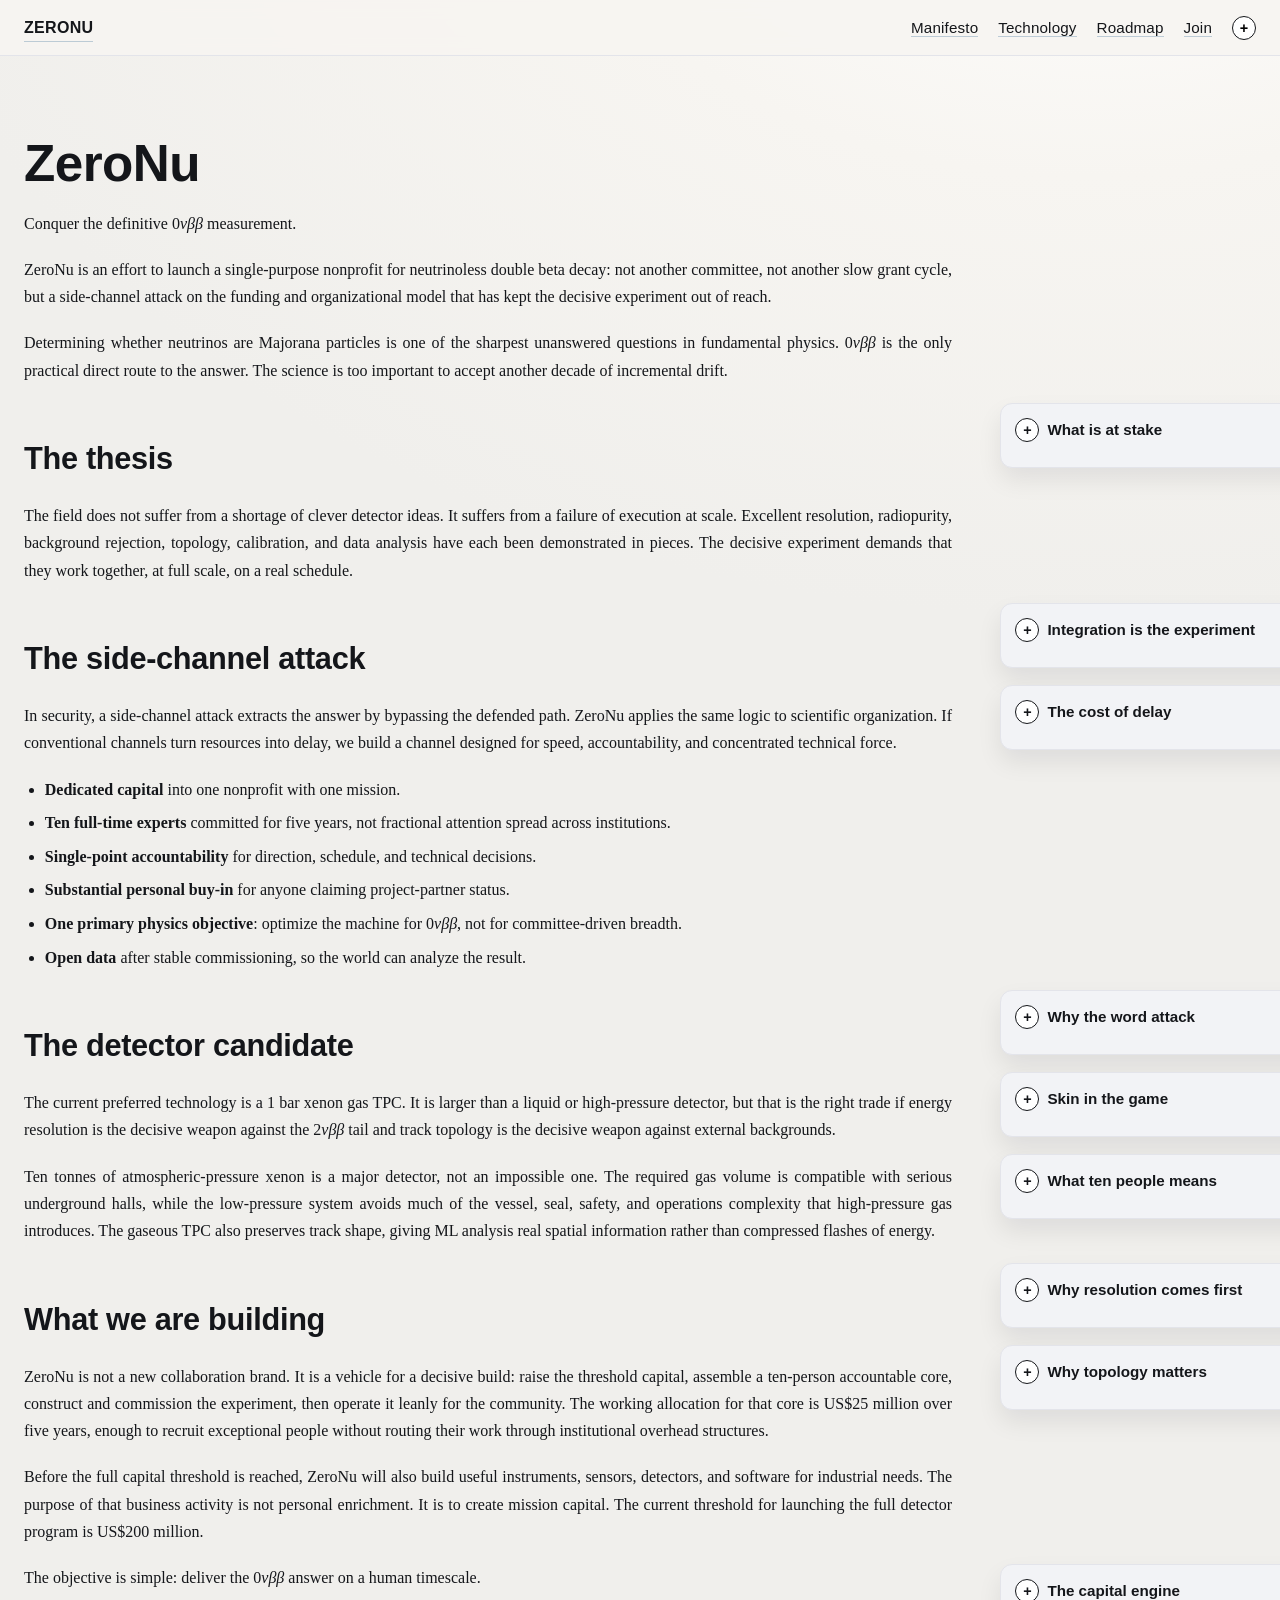
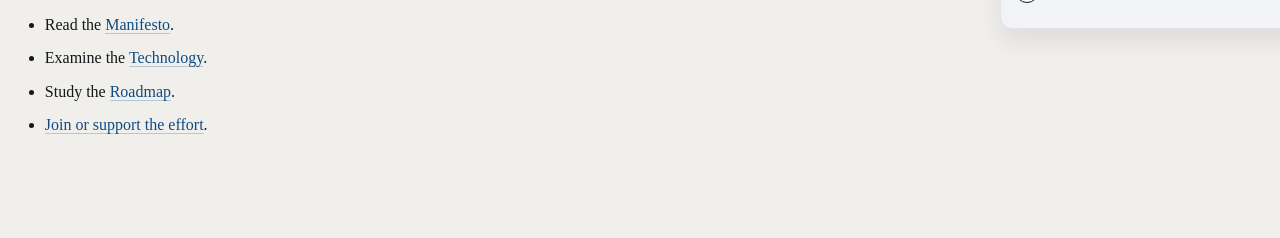
==== commit 455ced74: "Expand staffing case and add manifesto comic." ====
--- a/docs/index.html
+++ b/docs/index.html
@@ -113,6 +113,18 @@
     normally; the buy-in rule is for people seeking durable standing or
     decision influence.</p>
     </div></details>
+    <span class="commentary-anchor" aria-hidden="true"></span>
+    <details class="commentary" data-commentary="1">
+    <summary><span class="commentary-toggle" aria-hidden="true"></span><span class="commentary-title">What ten people means</span></summary>
+    <div class="commentary-body">
+    <p>Ten is the accountable core, not the total number of human beings
+    who will ever touch the detector. The core owns architecture,
+    interfaces, procurement acceptance, integration, and commissioning.
+    Qualified vendors fabricate parts; assay facilities make
+    measurements; underground sites provide local services; and
+    specialists enter for bounded tasks. Headcount outside the core does
+    not become distributed authority inside it.</p>
+    </div></details>
     <h2 id="the-detector-candidate">The detector candidate</h2>
     <p>The current preferred technology is a 1 bar xenon gas TPC. It is
     larger than a liquid or high-pressure detector, but that is the
@@ -148,9 +160,12 @@
     </div></details>
     <h2 id="what-we-are-building">What we are building</h2>
     <p>ZeroNu is not a new collaboration brand. It is a vehicle for a
-    decisive build: raise the threshold capital, assemble a small core
-    team, construct and commission the experiment, then operate it
-    leanly for the community.</p>
+    decisive build: raise the threshold capital, assemble a ten-person
+    accountable core, construct and commission the experiment, then
+    operate it leanly for the community. The working allocation for that
+    core is US$25 million over five years, enough to recruit exceptional
+    people without routing their work through institutional overhead
+    structures.</p>
     <p>Before the full capital threshold is reached, ZeroNu will also
     build useful instruments, sensors, detectors, and software for
     industrial needs. The purpose of that business activity is not
--- a/docs/assets/style.css
+++ b/docs/assets/style.css
@@ -92,6 +92,47 @@
   margin-right: auto;
 }
 
+.container > .manifesto-comic {
+  max-width: var(--textw);
+  margin: 2rem 0 3.25rem;
+}
+
+.manifesto-comic > p:first-child {
+  margin: 0 0 0.85rem;
+  text-align: left;
+}
+
+.manifesto-comic a {
+  display: block;
+  border: 0;
+}
+
+.manifesto-comic img {
+  display: block;
+  width: 100%;
+  height: auto;
+  border: 1px solid var(--rule);
+  background: #fff;
+  box-shadow: 0 18px 42px rgba(17, 18, 24, 0.1);
+}
+
+figure,
+img {
+  max-width: 100%;
+}
+
+img {
+  height: auto;
+}
+
+.manifesto-comic > p:last-child {
+  margin: 0 auto;
+  color: var(--muted);
+  font-family: "Avenir Next", "Gill Sans", "Trebuchet MS", sans-serif;
+  font-size: 0.9rem;
+  text-align: center;
+}
+
 .commentary-anchor {
   display: block;
   width: 0;
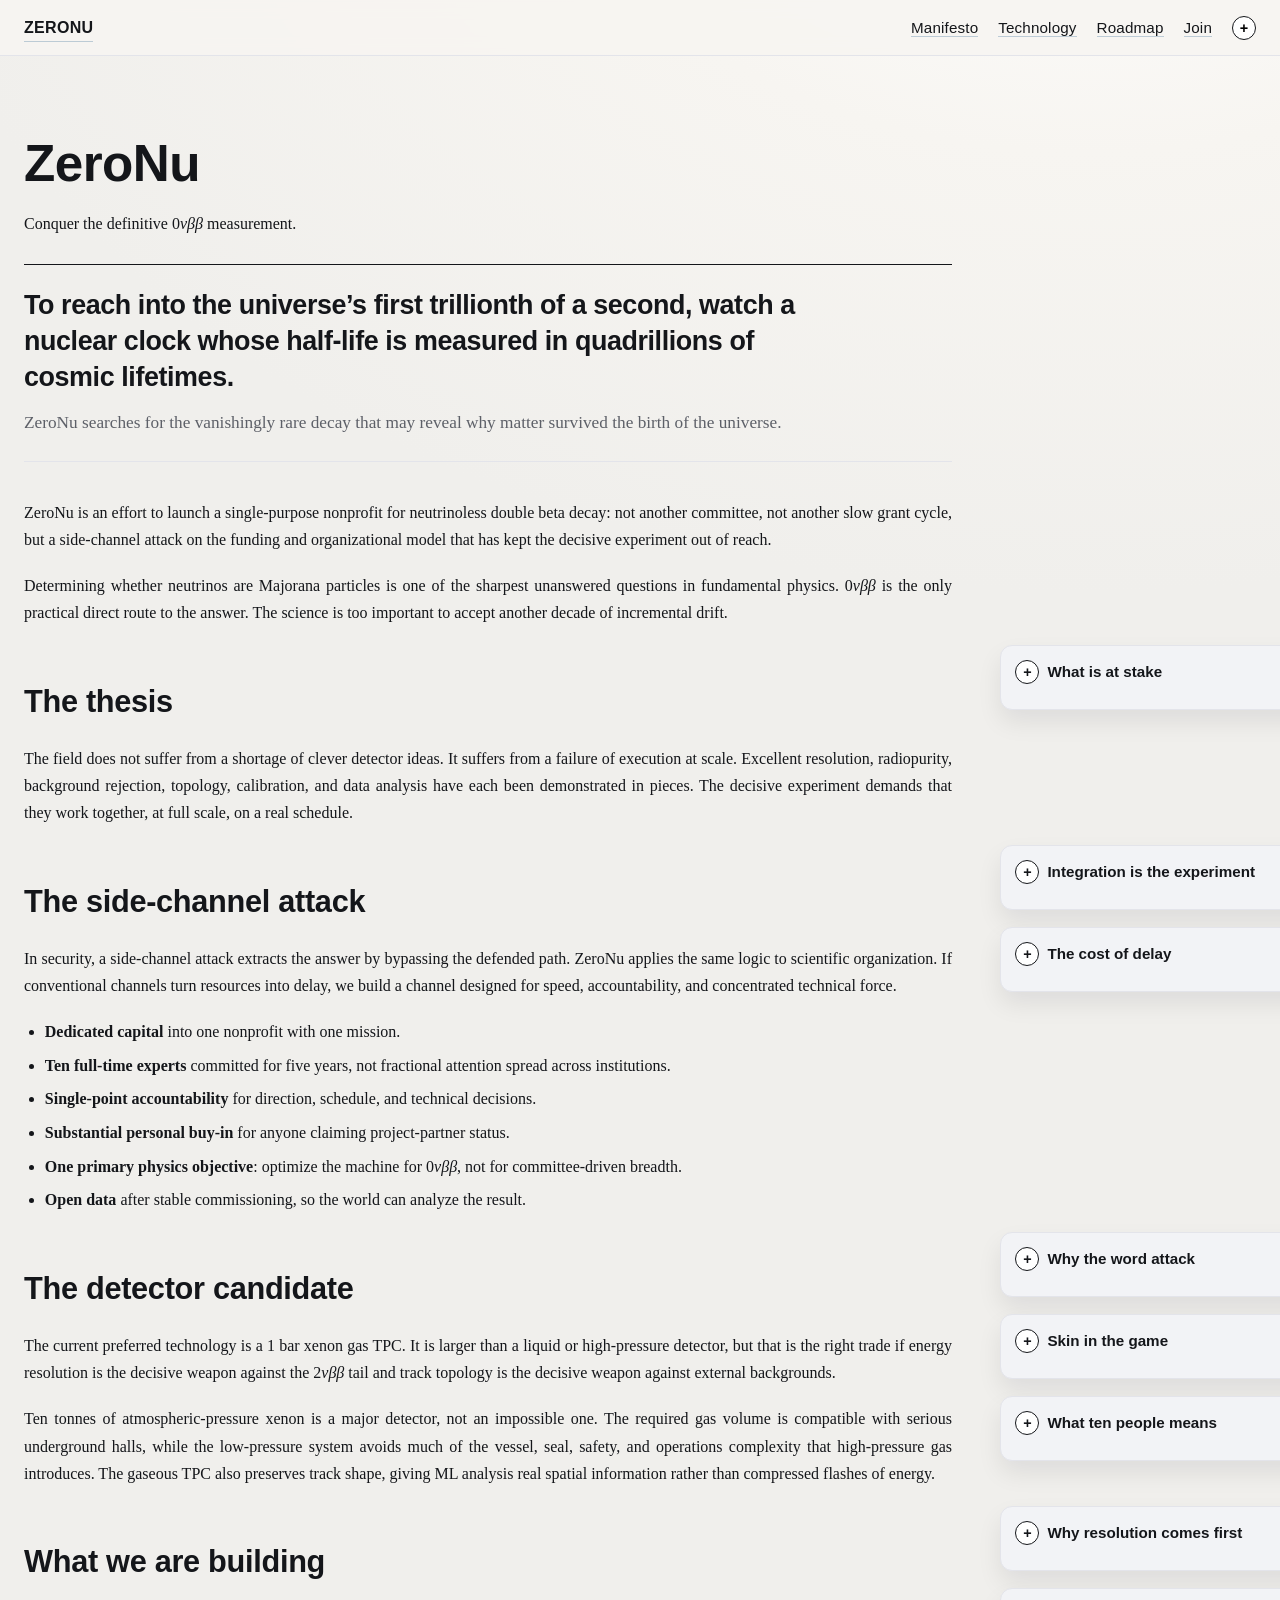
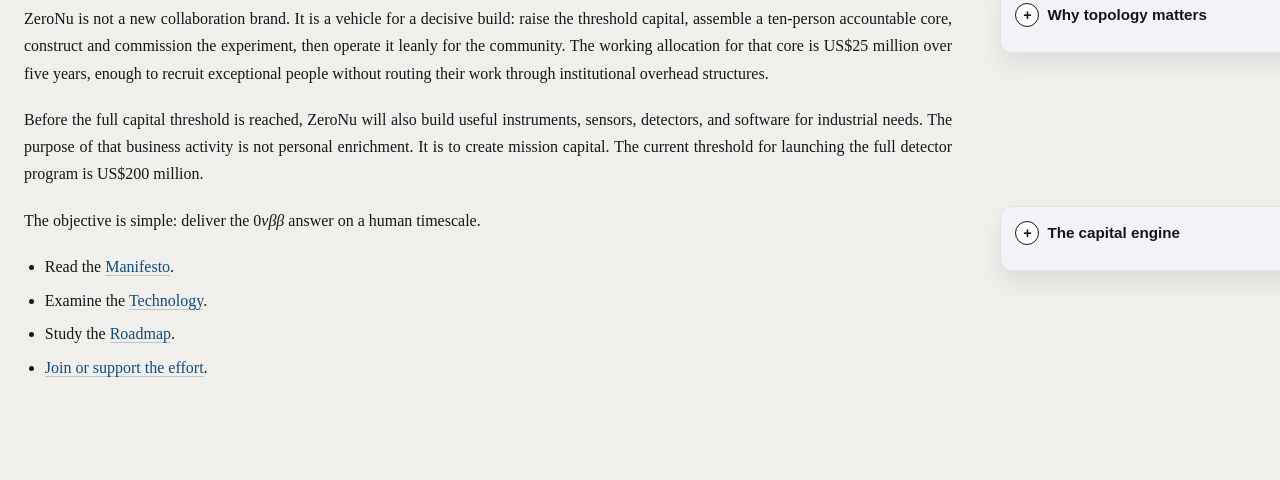
==== commit bbe50bf6: "Add a cosmic hook punch line." ====
--- a/docs/index.html
+++ b/docs/index.html
@@ -26,6 +26,13 @@
     <p>Conquer the definitive <span
     class="math inline">0<em>ν</em><em>β</em><em>β</em></span>
     measurement.</p>
+    <div class="cosmic-hook">
+    <p><strong>To reach into the universe’s first trillionth of a
+    second, watch a nuclear clock whose half-life is measured in
+    quadrillions of cosmic lifetimes.</strong></p>
+    <p>ZeroNu searches for the vanishingly rare decay that may reveal
+    why matter survived the birth of the universe.</p>
+    </div>
     <p>ZeroNu is an effort to launch a single-purpose nonprofit for
     neutrinoless double beta decay: not another committee, not another
     slow grant cycle, but a side-channel attack on the funding and
--- a/docs/assets/style.css
+++ b/docs/assets/style.css
@@ -97,6 +97,32 @@
   margin: 2rem 0 3.25rem;
 }
 
+.cosmic-hook {
+  margin: 1.7rem 0 2.3rem;
+  padding: 1.35rem 0 1.45rem;
+  border-top: 1px solid var(--ink);
+  border-bottom: 1px solid var(--rule);
+}
+
+.cosmic-hook p {
+  max-width: 50rem;
+  margin-bottom: 0;
+  text-align: left;
+}
+
+.cosmic-hook p:first-child {
+  margin-bottom: 0.8rem;
+  font-family: "Avenir Next", "Gill Sans", "Trebuchet MS", sans-serif;
+  font-size: clamp(1.35rem, 2.1vw, 1.85rem);
+  line-height: 1.35;
+  letter-spacing: -0.015em;
+}
+
+.cosmic-hook p:last-child {
+  color: var(--muted);
+  font-size: 1.08rem;
+}
+
 .manifesto-comic > p:first-child {
   margin: 0 0 0.85rem;
   text-align: left;
